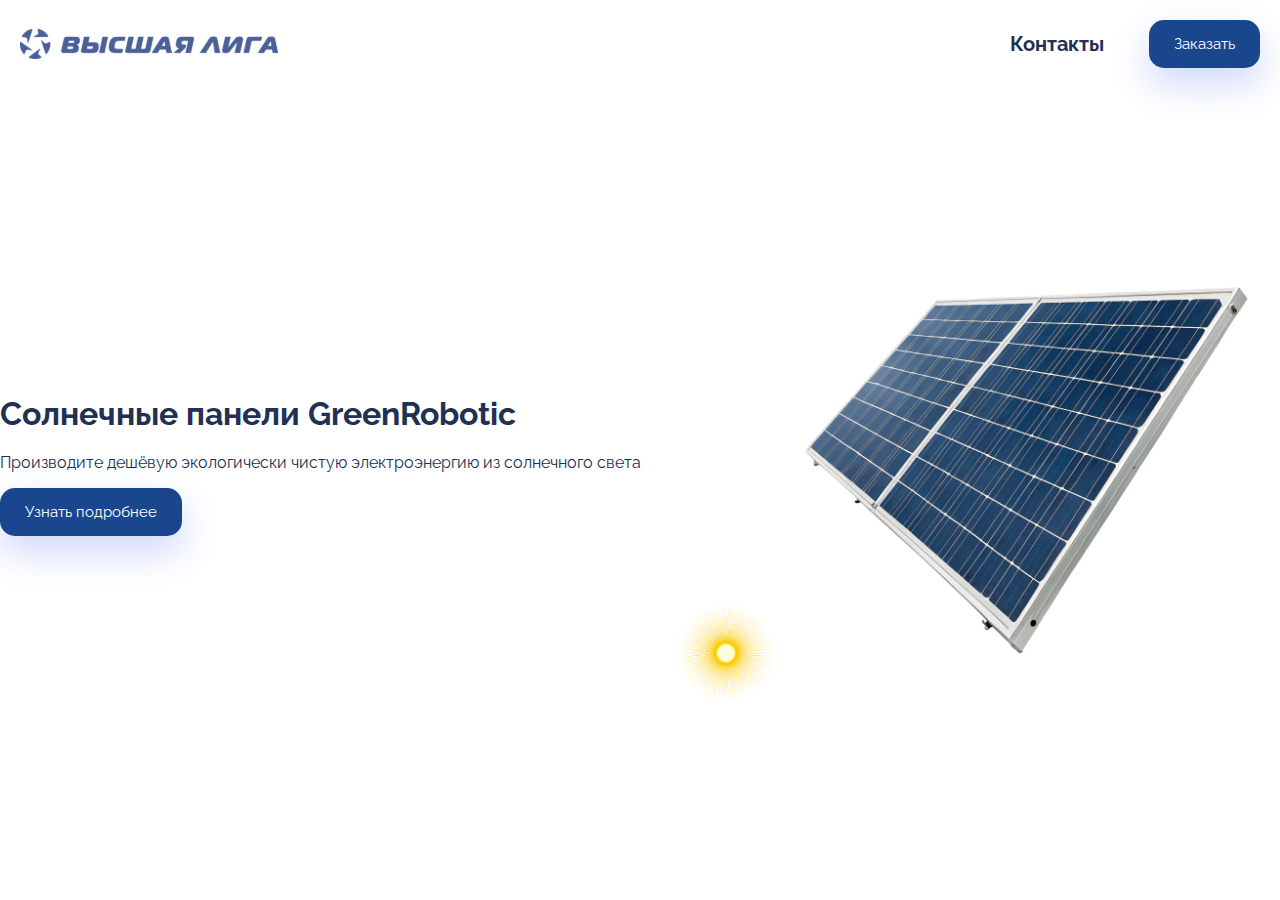
==== index.html @ 6c539c8e "var1" ====
<!DOCTYPE html>
<html lang="ru">
<head>
  <title>Солнечные батареи GreenCorp</title>
  <link rel="stylesheet" href="styles/main.css">
  <link href="https://fonts.googleapis.com/css2?family=Raleway:wght@100;300;400;500;600;700;800&display=swap" rel="stylesheet">
</head>
<body>
   <header>
    <img class="header__logo" src="green-corp-landing\img\logo.svg">
     <div class="header__controls">
      <a href="#contacts">Контакты</a>
      <button>Заказать</button>
    </div>
  </header>
  <section class="about">
  <div class="about__info">
    <h1>Солнечные панели GreenRobotic</h1>
    <p>Производите дешёвую экологически чистую электроэнергию из солнечного света</p>
    <button>Узнать подробнее</button>
  </div>
  <div class="about__images">
    <img class="about__sun-image" src="green-corp-landing\img\sun.png">
    <img class="about__image" src="green-corp-landing\img\solar panel.png">
  </div>
</section>
</body>
</html>
---- styles/main.css ----
/* Стили для контейнера с элементами управления (ссылка и кнопка) */
.header__controls {
    display: flex; /* Включаем Flexbox для выравнивания дочерних элементов */
    justify-content: flex-end; /* Прижимаем элементы к правому краю контейнера */
    align-items: center; /* Выравниваем элементы по вертикали по центру */
    gap: 20px; /* Задаем расстояние между элементами (ссылка и кнопка) */
}

/* Общие стили для всей страницы */
body {
  font-family: 'Raleway', sans-serif; /* Устанавливаем шрифт для всей страницы */
  color: #213053; /* Цвет текста по умолчанию */
  margin: 0; /* Убираем внешние отступы у body */
}

/* Стили для шапки сайта */
header {
    display: flex; /* Включаем Flexbox для выравнивания дочерних элементов */
    justify-content: space-between; /* Распределяем пространство между логотипом и .header__controls */
    align-items: center; /* Выравниваем элементы по вертикали по центру */
    padding: 20px; /* Добавляем внутренние отступы для шапки */
}

/* Стили для логотипа в шапке */
.header__logo {
  height: 30px; /* Задаем высоту логотипа */
}

/* Общие стили для всех ссылок */
a {
  text-decoration: none; /* Убираем подчеркивание у ссылок */
  color: #213053; /* Цвет текста для ссылок */
}

/* Стили для ссылок в шапке */
header a {
  font-size: 20px; /* Размер шрифта для ссылок */
  font-weight: 700; /* Жирность шрифта */
  margin-right: 25px; /* Отступ справа для ссылки (если есть несколько ссылок) */
}

/* Стили для кнопок */
button {
  font-family: 'Raleway', sans-serif; /* Шрифт для текста кнопки */
  font-size: 15px; /* Размер шрифта */
  color: #fff; /* Цвет текста кнопки (белый) */
  background-color: #1A468E; /* Цвет фона кнопки (синий) */
  border: none; /* Убираем границу у кнопки */
  border-radius: 15px; /* Закругляем углы кнопки */
  cursor: pointer; /* Меняем курсор на указатель при наведении */
  box-shadow: 0 16px 36px rgba(34, 72, 238, 0.22); /* Тень для кнопки */
  padding:  15px 25px; /* 15px — вертикальные отступы, 25px — горизонтальные */
}
.about__image {
  width: 500px;
}
 
.about__sun-image {
  width: 100px;
  height: 100px;
}
.about {
display: flex; /* Включаем Flexbox для выравнивания дочерних элементов */
    justify-content: space-between; /* Распределяем пространство между логотипом и .header__controls */
    align-items: center; /* Выравниваем элементы по вертикали по центру */
    padding-top: 115px; /* Добавляем внутренние отступы для шапки */
    padding-bottom: 115px;
}
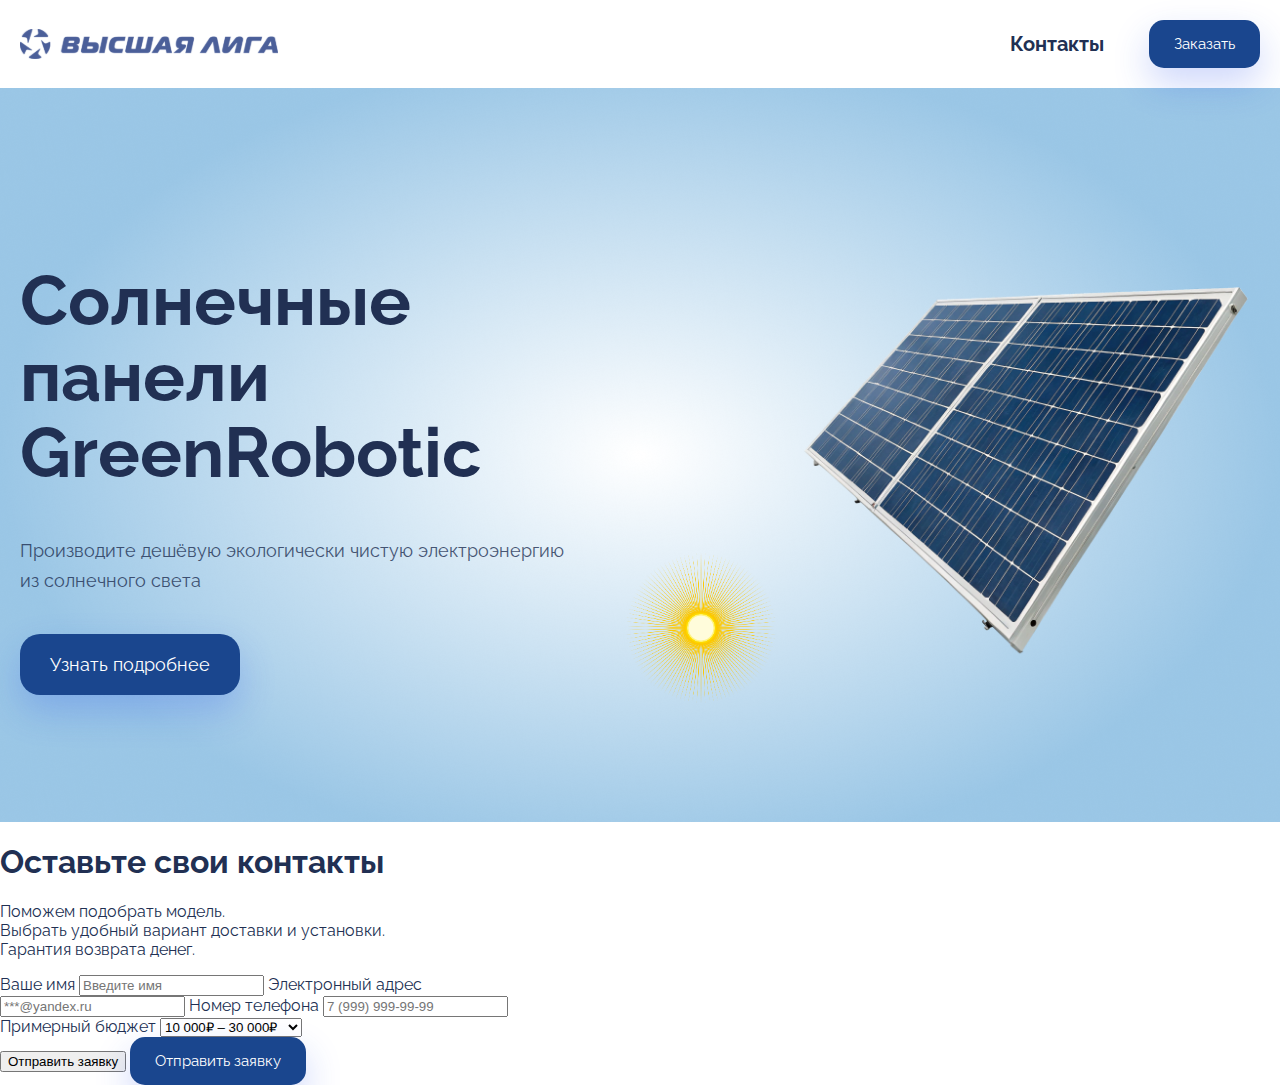
==== commit 718e822b: "var3 form" ====
--- a/index.html
+++ b/index.html
@@ -24,5 +24,31 @@
     <img class="about__image" src="green-corp-landing\img\solar panel.png">
   </div>
 </section>
+<section class="form">
+   <div class="form__container">
+     <h1>Оставьте свои контакты</h1>
+    <p>Поможем подобрать модель.<br> Выбрать удобный вариант доставки и установки.<br> Гарантия возврата денег.</p>
+    <form>
+    <div class="form__group">
+    <label for="name">Ваше имя</label>
+    <input type="text" placeholder="Введите имя" id="name">
+    <label for="email">Электронный адрес</label>
+    <input type="email" placeholder="***@yandex.ru" id="email">
+    <label for="phone">Номер телефона</label>
+    <input type="tel" placeholder="7 (999) 999-99-99" id="phone"
+    <label for="budget">Примерный бюджет</label>
+    <select id="budget" name="budget">
+      <option value="10–30">10 000₽ – 30 000₽</option>
+      <option value="30–60">30 000₽ – 60 000₽</option>
+      <option value="60–100">60 000₽ – 100 000₽</option>
+      <option value="100+">100 000₽+</option>
+    </select>
+  </div>
+  <input type="submit" value="Отправить заявку">
+  <button type="submit">Отправить заявку</button>
+</form>
+  </div>
+</section>
 </body>
 </html>
+
--- a/styles/main.css
+++ b/styles/main.css
@@ -51,18 +51,47 @@
   box-shadow: 0 16px 36px rgba(34, 72, 238, 0.22); /* Тень для кнопки */
   padding:  15px 25px; /* 15px — вертикальные отступы, 25px — горизонтальные */
 }
+
 .about__image {
   width: 500px;
 }
  
 .about__sun-image {
-  width: 100px;
-  height: 100px;
+  width: 150px;
+  height: 150px;
 }
 .about {
-display: flex; /* Включаем Flexbox для выравнивания дочерних элементов */
-    justify-content: space-between; /* Распределяем пространство между логотипом и .header__controls */
-    align-items: center; /* Выравниваем элементы по вертикали по центру */
-    padding-top: 115px; /* Добавляем внутренние отступы для шапки */
-    padding-bottom: 115px;
-}+  display: flex;
+  justify-content: space-between;
+  align-items: center;
+  padding-top: 115px;
+  padding-bottom: 115px;
+  background: url(../green-corp-landing/img/back.png) no-repeat; /* Путь к изображению */
+  background-position: center;
+  background-size: cover;
+}
+
+
+.about h1 {
+  font-size: 70px;
+  line-height: 76px;
+}
+.about p {
+  font-size: 18px;
+  line-height: 30px;
+  opacity: 0.8;
+}
+.about button {
+  font-size: 18px;
+  border-radius: 20px;
+  padding:  20px 30px;
+  margin-top: 20px;
+}
+.about__info {
+   max-width: 550px;
+  padding-left: 20px; /* Отступ слева */
+  padding-right: 20px; /* Отступ справа */
+}
+.form__container {
+  width: 550px;
+}
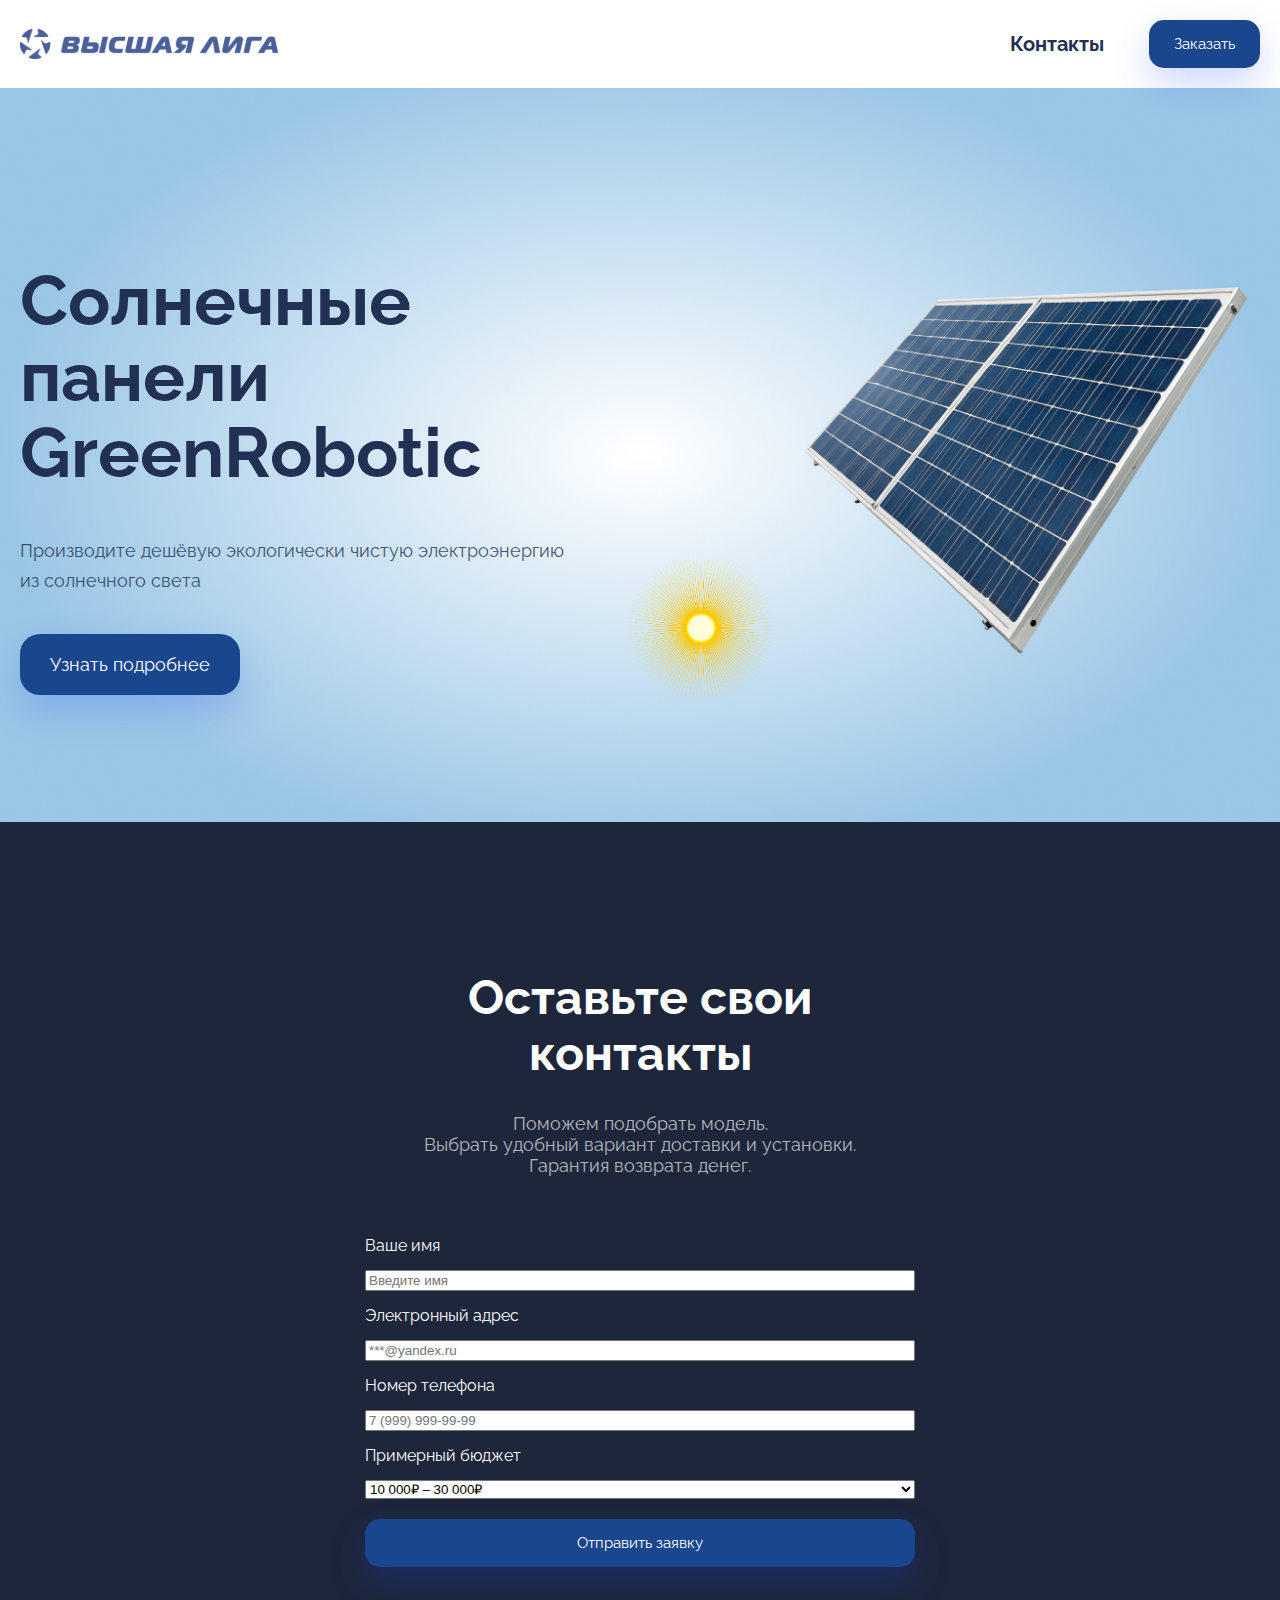
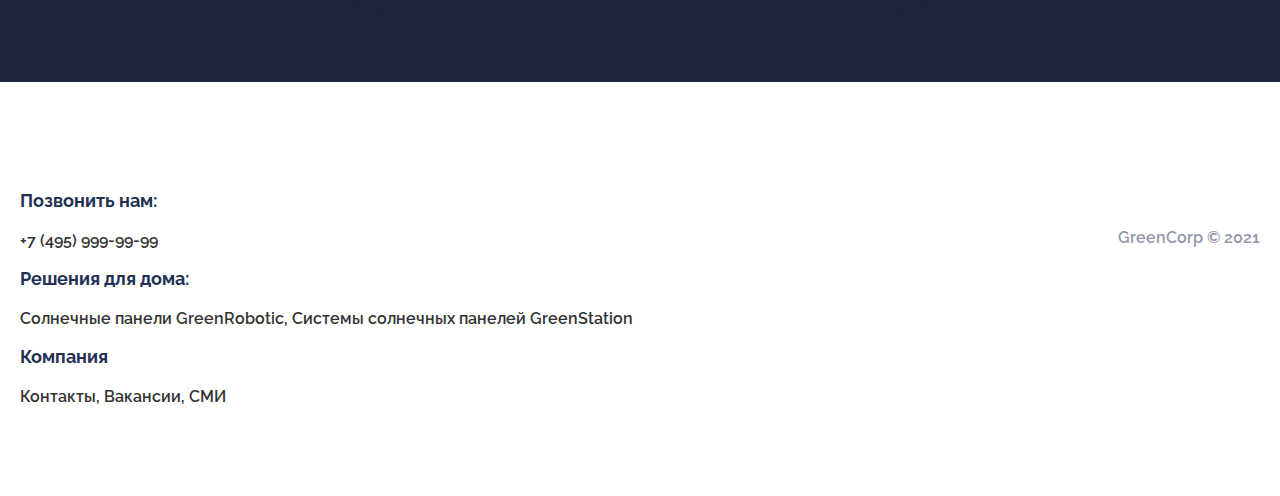
==== commit 710f80d1: "footer 1" ====
--- a/index.html
+++ b/index.html
@@ -44,11 +44,29 @@
       <option value="100+">100 000₽+</option>
     </select>
   </div>
-  <input type="submit" value="Отправить заявку">
   <button type="submit">Отправить заявку</button>
 </form>
   </div>
 </section>
 </body>
+<footer>
+  <div class="footer__container">
+    <div class="footer__group">
+  <h3>Позвонить нам:</h3>
+  <div class="footer__links">
+    <a href="tel:74959999999">+7 (495) 999-99-99</a>
+  </div>
+  <h3>Решения для дома:</h3>
+  <div class="footer__links">
+    <a href="#">Солнечные панели GreenRobotic, Системы солнечных панелей GreenStation</a>
+    </div>
+  <h3>Компания</h3>
+  <div class="footer__links">
+    <a href="#">Контакты, Вакансии, СМИ </a>
+    </div>
+</div>
+  <div class="footer__copyright">
+    <p>GreenCorp © 2021</p>
+    </div>
 </html>
 
--- a/styles/main.css
+++ b/styles/main.css
@@ -95,3 +95,79 @@
 .form__container {
   width: 550px;
 }
+.form {
+  display: flex;
+  flex-direction: column;
+  align-items: center;
+  text-align: center;
+  padding-top: 115px;
+  padding-bottom: 115px;
+  background-color: #1D263A;
+  color : #fff;
+}
+.form h1 {
+  font-size: 48px;
+}
+.form p{
+  font-size: 18px;
+  opacity: 0.65;
+}
+.form__group {
+  display: flex;
+  flex-direction: column;
+  text-align: left;
+  gap: 15px;
+}
+.form form {
+  display: grid;
+  gap: 20px;
+  margin-top: 60px;
+}
+button:hover {
+  background-color: #618ee7;
+   box-shadow: 0 16px 36px rgba(97, 123, 238, 0.22);
+}
+button {
+  transition: background-color 0.3s ease-in; /* Анимация перехода */
+}
+footer {
+  padding:  90px 20px;
+  font-size: 16px;
+  font-weight: 600;
+}
+.footer__container {
+  display: flex;
+  justify-content: center;
+  flex-wrap: wrap;
+}
+.footer__copyright {
+  margin-top: 40px; /* Отступ сверху */
+  text-align: center; /* Текст по центру */
+  opacity: 0.5;
+}
+/* Стили для группы ссылок */
+.footer__group {
+  flex: 1; /* Группы занимают равное пространство */
+  min-width: 200px; /* Минимальная ширина группы */
+}
+
+/* Стили для заголовка группы */
+.footer__group h3 {
+  margin-bottom: 20px; /* Отступ снизу */
+  font-size: 18px; /* Размер шрифта заголовка */
+  font-weight: 700; /* Жирность заголовка */
+}
+
+/* Стили для контейнера ссылок внутри группы */
+.footer__links {
+  display: flex;
+  flex-direction: column; /* Ссылки в колонку */
+  gap: 10px; /* Расстояние между ссылками */
+}
+
+/* Стили для ссылок */
+.footer__links a {
+  color: #333; /* Цвет текста */
+  text-decoration: none; /* Убираем подчеркивание */
+  transition: color 0.3s ease; /* Плавное изменение цвета */
+}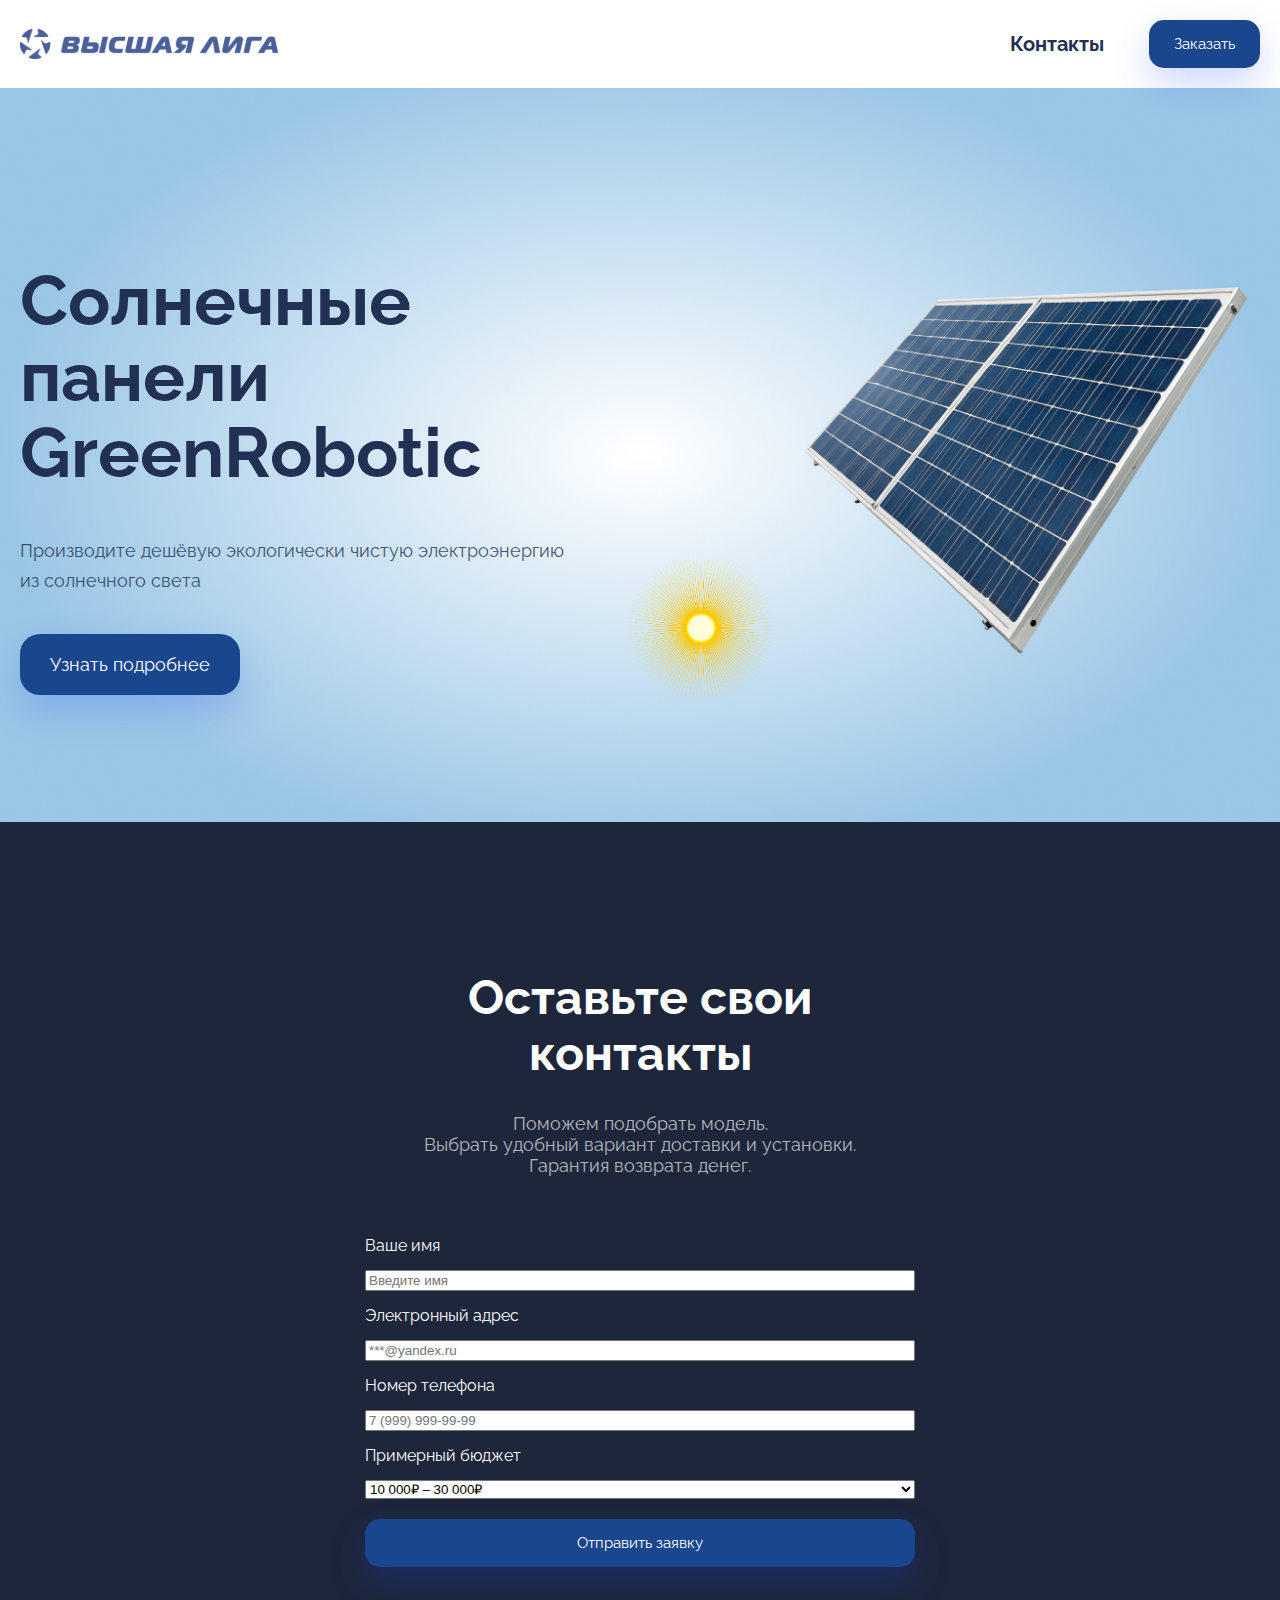
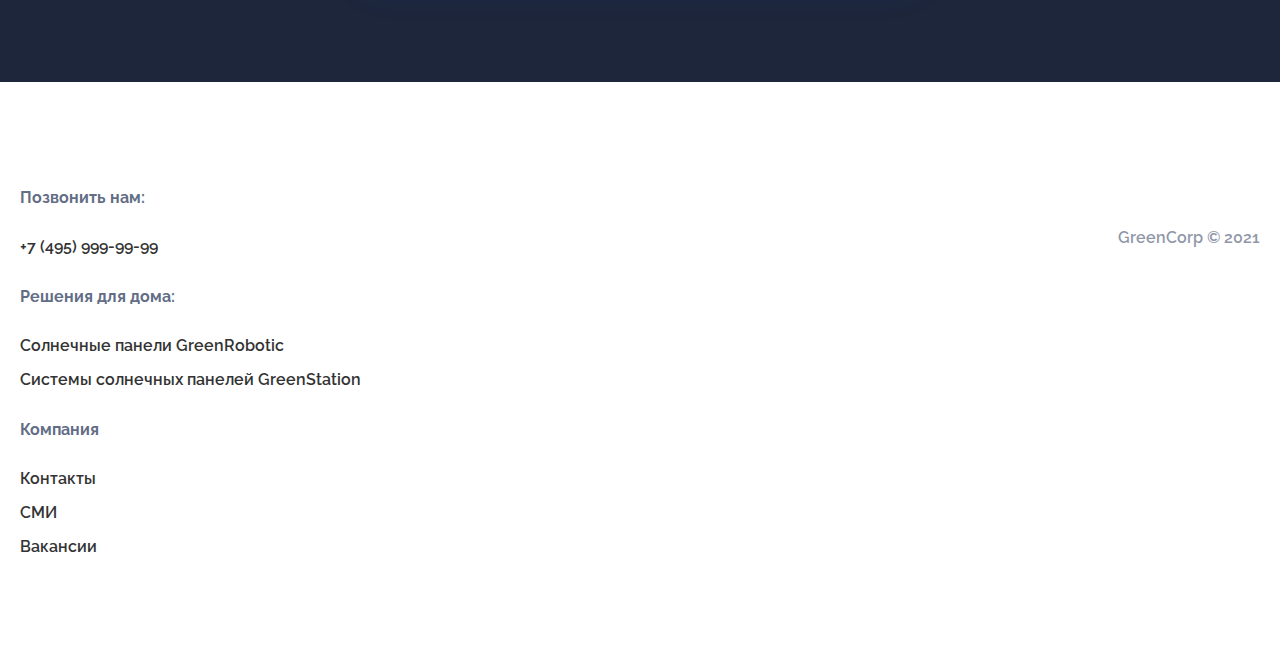
==== commit 16c6a43e: "land final1" ====
--- a/index.html
+++ b/index.html
@@ -58,11 +58,14 @@
   </div>
   <h3>Решения для дома:</h3>
   <div class="footer__links">
-    <a href="#">Солнечные панели GreenRobotic, Системы солнечных панелей GreenStation</a>
+    <a href="#">Солнечные панели GreenRobotic</a>
+    <a href="#">Системы солнечных панелей GreenStation</a>
     </div>
   <h3>Компания</h3>
   <div class="footer__links">
-    <a href="#">Контакты, Вакансии, СМИ </a>
+    <a href="#">Контакты</a>
+    <a href="#">СМИ</a>
+    <a href="#">Вакансии</a>
     </div>
 </div>
   <div class="footer__copyright">
--- a/styles/main.css
+++ b/styles/main.css
@@ -145,24 +145,23 @@
   text-align: center; /* Текст по центру */
   opacity: 0.5;
 }
-/* Стили для группы ссылок */
 .footer__group {
   flex: 1; /* Группы занимают равное пространство */
   min-width: 200px; /* Минимальная ширина группы */
+  margin-right: 80px; /* Отступ справа 80px */
 }
 
 /* Стили для заголовка группы */
 .footer__group h3 {
-  margin-bottom: 20px; /* Отступ снизу */
-  font-size: 18px; /* Размер шрифта заголовка */
-  font-weight: 700; /* Жирность заголовка */
+  margin-bottom: 30px; /* Внешний отступ снизу 30px */
+  font-size: 16px; /* Размер текста */
+  opacity: 0.7; /* Прозрачность текста */
 }
 
 /* Стили для контейнера ссылок внутри группы */
 .footer__links {
   display: flex;
   flex-direction: column; /* Ссылки в колонку */
-  gap: 10px; /* Расстояние между ссылками */
 }
 
 /* Стили для ссылок */
@@ -170,4 +169,16 @@
   color: #333; /* Цвет текста */
   text-decoration: none; /* Убираем подчеркивание */
   transition: color 0.3s ease; /* Плавное изменение цвета */
+  margin-bottom: 15px; /* Внешний отступ снизу 15px */
+}
+
+.footer__links a:hover {
+  color: #f6980c; /* Цвет при наведении */
+}
+
+/* Стили для текста копирайта */
+.footer__copyright {
+  margin-top: 40px; /* Отступ сверху */
+  text-align: center; /* Текст по центру */
+  opacity: 0.5; /* Прозрачность */
 }